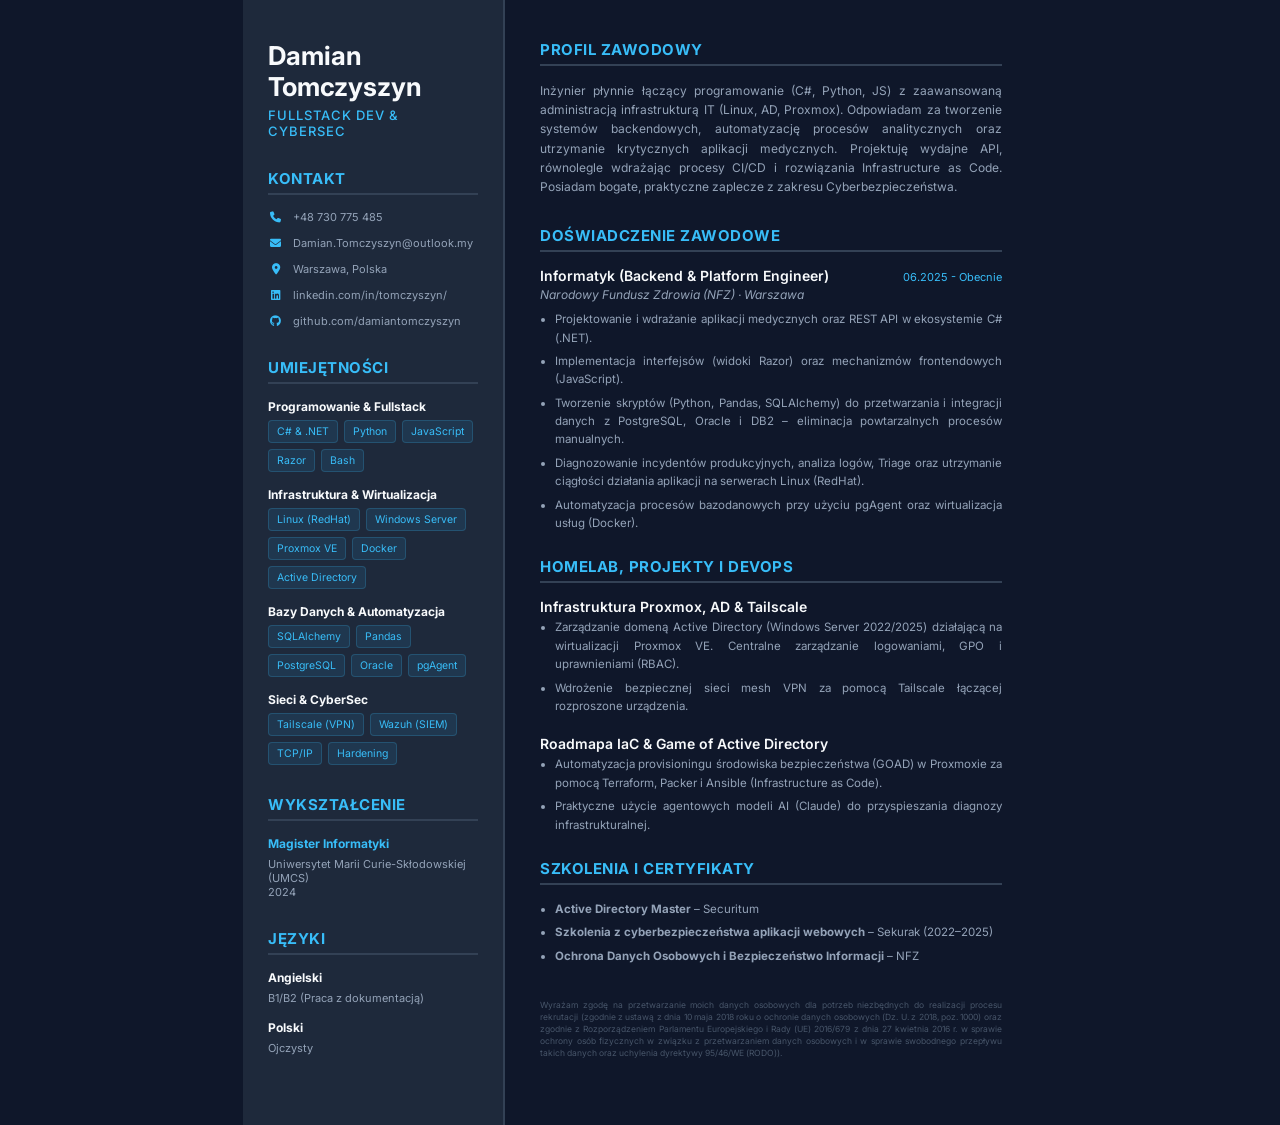
==== docs/CV_Dark_Uniwersalne.html @ 56ca19f7 "Massive Portfolio Revamp: Dark Theme, Fullstack .NET/JS, Python, CyberSec" ====
<!DOCTYPE html>
<html lang="pl">
<head>
    <meta charset="UTF-8">
    <title>CV - Damian Tomczyszyn</title>
    <link href="https://fonts.googleapis.com/css2?family=Inter:wght@400;500;600;700&display=swap" rel="stylesheet">
    <link rel="stylesheet" href="https://cdnjs.cloudflare.com/ajax/libs/font-awesome/6.4.0/css/all.min.css">
    <style>
        :root {
            --bg-color: #0f172a;
            --surface-color: #1e293b;
            --primary-color: #38bdf8;
            --text-primary: #f8fafc;
            --text-secondary: #94a3b8;
        }
        body {
            font-family: 'Inter', sans-serif;
            background-color: var(--bg-color);
            color: var(--text-primary);
            margin: 0;
            padding: 0;
            /* A4 size for printing */
            width: 210mm;
            min-height: 297mm;
            margin: 0 auto;
            box-sizing: border-box;
        }
        .cv-container {
            display: flex;
            min-height: 297mm;
        }
        .left-column {
            width: 33%;
            background-color: var(--surface-color);
            padding: 40px 25px;
            box-sizing: border-box;
            border-right: 2px solid #334155;
        }
        .right-column {
            width: 67%;
            padding: 40px 35px;
            box-sizing: border-box;
        }
        h1 {
            font-size: 26px;
            margin: 0 0 5px 0;
            color: var(--text-primary);
            line-height: 1.2;
        }
        h2.subtitle {
            font-size: 13px;
            color: var(--primary-color);
            font-weight: 500;
            margin: 0 0 30px 0;
            text-transform: uppercase;
            letter-spacing: 1px;
        }
        h3 {
            font-size: 15px;
            color: var(--primary-color);
            border-bottom: 2px solid #334155;
            padding-bottom: 5px;
            margin-top: 0;
            margin-bottom: 15px;
            text-transform: uppercase;
            letter-spacing: 0.5px;
        }
        .contact-info {
            list-style: none;
            padding: 0;
            margin: 0 0 30px 0;
            font-size: 11px;
            color: var(--text-secondary);
        }
        .contact-info li {
            margin-bottom: 12px;
            display: flex;
            align-items: center;
            gap: 10px;
        }
        .contact-info i {
            color: var(--primary-color);
            width: 15px;
            text-align: center;
        }
        .skills-section {
            margin-bottom: 30px;
        }
        .skills-group {
            margin-bottom: 15px;
        }
        .skills-group h4 {
            font-size: 12px;
            color: var(--text-primary);
            margin: 0 0 6px 0;
        }
        .tags {
            display: flex;
            flex-wrap: wrap;
            gap: 6px;
        }
        .tag {
            background-color: rgba(56, 189, 248, 0.1);
            color: var(--primary-color);
            padding: 4px 8px;
            border-radius: 4px;
            font-size: 10.5px;
            border: 1px solid rgba(56, 189, 248, 0.2);
        }
        .section-right {
            margin-bottom: 25px;
        }
        .profile-text {
            font-size: 12px;
            color: var(--text-secondary);
            line-height: 1.6;
            margin-bottom: 30px;
            text-align: justify;
        }
        .job {
            margin-bottom: 20px;
        }
        .job-header {
            display: flex;
            justify-content: space-between;
            align-items: baseline;
            margin-bottom: 3px;
        }
        .job-title {
            font-size: 14px;
            font-weight: 600;
            color: var(--text-primary);
        }
        .job-date {
            font-size: 11px;
            color: var(--primary-color);
        }
        .job-company {
            font-size: 12px;
            color: var(--text-secondary);
            margin-bottom: 8px;
            font-style: italic;
        }
        .job-tasks {
            margin: 0;
            padding-left: 15px;
            font-size: 11.5px;
            color: var(--text-secondary);
            line-height: 1.6;
        }
        .job-tasks li {
            margin-bottom: 5px;
            text-align: justify;
        }
        .rodo {
            font-size: 8.5px;
            color: #475569;
            margin-top: 35px;
            text-align: justify;
            line-height: 1.4;
        }
        @media print {
            body {
                -webkit-print-color-adjust: exact;
                print-color-adjust: exact;
                width: 100%;
                height: 100%;
            }
            @page {
                size: A4;
                margin: 0;
            }
        }
    </style>
</head>
<body>
    <div class="cv-container">
        <!-- Lewa kolumna -->
        <div class="left-column">
            <h1>Damian<br>Tomczyszyn</h1>
            <h2 class="subtitle">Fullstack Dev & CyberSec</h2>
            
            <h3>Kontakt</h3>
            <ul class="contact-info">
                <li><i class="fa-solid fa-phone"></i> +48 730 775 485</li>
                <li><i class="fa-solid fa-envelope"></i> Damian.Tomczyszyn@outlook.my</li>
                <li><i class="fa-solid fa-location-dot"></i> Warszawa, Polska</li>
                <li><i class="fa-brands fa-linkedin"></i> linkedin.com/in/tomczyszyn/</li>
                <li><i class="fa-brands fa-github"></i> github.com/damiantomczyszyn</li>
            </ul>

            <div class="skills-section">
                <h3>Umiejętności</h3>
                
                <div class="skills-group">
                    <h4>Programowanie & Fullstack</h4>
                    <div class="tags">
                        <span class="tag">C# & .NET</span>
                        <span class="tag">Python</span>
                        <span class="tag">JavaScript</span>
                        <span class="tag">Razor</span>
                        <span class="tag">Bash</span>
                    </div>
                </div>

                <div class="skills-group">
                    <h4>Infrastruktura & Wirtualizacja</h4>
                    <div class="tags">
                        <span class="tag">Linux (RedHat)</span>
                        <span class="tag">Windows Server</span>
                        <span class="tag">Proxmox VE</span>
                        <span class="tag">Docker</span>
                        <span class="tag">Active Directory</span>
                    </div>
                </div>

                <div class="skills-group">
                    <h4>Bazy Danych & Automatyzacja</h4>
                    <div class="tags">
                        <span class="tag">SQLAlchemy</span>
                        <span class="tag">Pandas</span>
                        <span class="tag">PostgreSQL</span>
                        <span class="tag">Oracle</span>
                        <span class="tag">pgAgent</span>
                    </div>
                </div>

                <div class="skills-group">
                    <h4>Sieci & CyberSec</h4>
                    <div class="tags">
                        <span class="tag">Tailscale (VPN)</span>
                        <span class="tag">Wazuh (SIEM)</span>
                        <span class="tag">TCP/IP</span>
                        <span class="tag">Hardening</span>
                    </div>
                </div>
            </div>

            <div class="skills-section">
                <h3>Wykształcenie</h3>
                <div class="skills-group">
                    <h4 style="color: var(--primary-color);">Magister Informatyki</h4>
                    <p style="font-size: 11px; margin: 2px 0 0 0; color: var(--text-secondary);">Uniwersytet Marii Curie-Skłodowskiej (UMCS)<br>2024</p>
                </div>
            </div>
            
            <div class="skills-section">
                <h3>Języki</h3>
                <div class="skills-group">
                    <h4>Angielski</h4>
                    <p style="font-size: 11px; margin: 2px 0 0 0; color: var(--text-secondary);">B1/B2 (Praca z dokumentacją)</p>
                </div>
                <div class="skills-group">
                    <h4>Polski</h4>
                    <p style="font-size: 11px; margin: 2px 0 0 0; color: var(--text-secondary);">Ojczysty</p>
                </div>
            </div>
        </div>

        <!-- Prawa kolumna -->
        <div class="right-column">
            <div class="section-right">
                <h3>Profil Zawodowy</h3>
                <p class="profile-text">
                    Inżynier płynnie łączący programowanie (C#, Python, JS) z zaawansowaną administracją infrastrukturą IT (Linux, AD, Proxmox). Odpowiadam za tworzenie systemów backendowych, automatyzację procesów analitycznych oraz utrzymanie krytycznych aplikacji medycznych. Projektuję wydajne API, równolegle wdrażając procesy CI/CD i rozwiązania Infrastructure as Code. Posiadam bogate, praktyczne zaplecze z zakresu Cyberbezpieczeństwa.
                </p>
            </div>

            <div class="section-right">
                <h3>Doświadczenie Zawodowe</h3>
                
                <div class="job">
                    <div class="job-header">
                        <span class="job-title">Informatyk (Backend & Platform Engineer)</span>
                        <span class="job-date">06.2025 - Obecnie</span>
                    </div>
                    <div class="job-company">Narodowy Fundusz Zdrowia (NFZ) · Warszawa</div>
                    <ul class="job-tasks">
                        <li>Projektowanie i wdrażanie aplikacji medycznych oraz REST API w ekosystemie C# (.NET).</li>
                        <li>Implementacja interfejsów (widoki Razor) oraz mechanizmów frontendowych (JavaScript).</li>
                        <li>Tworzenie skryptów (Python, Pandas, SQLAlchemy) do przetwarzania i integracji danych z PostgreSQL, Oracle i DB2 – eliminacja powtarzalnych procesów manualnych.</li>
                        <li>Diagnozowanie incydentów produkcyjnych, analiza logów, Triage oraz utrzymanie ciągłości działania aplikacji na serwerach Linux (RedHat).</li>
                        <li>Automatyzacja procesów bazodanowych przy użyciu pgAgent oraz wirtualizacja usług (Docker).</li>
                    </ul>
                </div>
            </div>

            <div class="section-right">
                <h3>Homelab, Projekty i DevOps</h3>
                
                <div class="job">
                    <div class="job-header">
                        <span class="job-title">Infrastruktura Proxmox, AD & Tailscale</span>
                    </div>
                    <ul class="job-tasks">
                        <li>Zarządzanie domeną Active Directory (Windows Server 2022/2025) działającą na wirtualizacji Proxmox VE. Centralne zarządzanie logowaniami, GPO i uprawnieniami (RBAC).</li>
                        <li>Wdrożenie bezpiecznej sieci mesh VPN za pomocą Tailscale łączącej rozproszone urządzenia.</li>
                    </ul>
                </div>

                <div class="job">
                    <div class="job-header">
                        <span class="job-title">Roadmapa IaC & Game of Active Directory</span>
                    </div>
                    <ul class="job-tasks">
                        <li>Automatyzacja provisioningu środowiska bezpieczeństwa (GOAD) w Proxmoxie za pomocą Terraform, Packer i Ansible (Infrastructure as Code).</li>
                        <li>Praktyczne użycie agentowych modeli AI (Claude) do przyspieszania diagnozy infrastrukturalnej.</li>
                    </ul>
                </div>
            </div>

            <div class="section-right">
                <h3>Szkolenia i Certyfikaty</h3>
                <ul class="job-tasks">
                    <li><strong>Active Directory Master</strong> – Securitum</li>
                    <li><strong>Szkolenia z cyberbezpieczeństwa aplikacji webowych</strong> – Sekurak (2022–2025)</li>
                    <li><strong>Ochrona Danych Osobowych i Bezpieczeństwo Informacji</strong> – NFZ</li>
                </ul>
            </div>

            <div class="rodo">
                Wyrażam zgodę na przetwarzanie moich danych osobowych dla potrzeb niezbędnych do realizacji procesu rekrutacji (zgodnie z ustawą z dnia 10 maja 2018 roku o ochronie danych osobowych (Dz. U. z 2018, poz. 1000) oraz zgodnie z Rozporządzeniem Parlamentu Europejskiego i Rady (UE) 2016/679 z dnia 27 kwietnia 2016 r. w sprawie ochrony osób fizycznych w związku z przetwarzaniem danych osobowych i w sprawie swobodnego przepływu takich danych oraz uchylenia dyrektywy 95/46/WE (RODO)).
            </div>
        </div>
    </div>
</body>
</html>
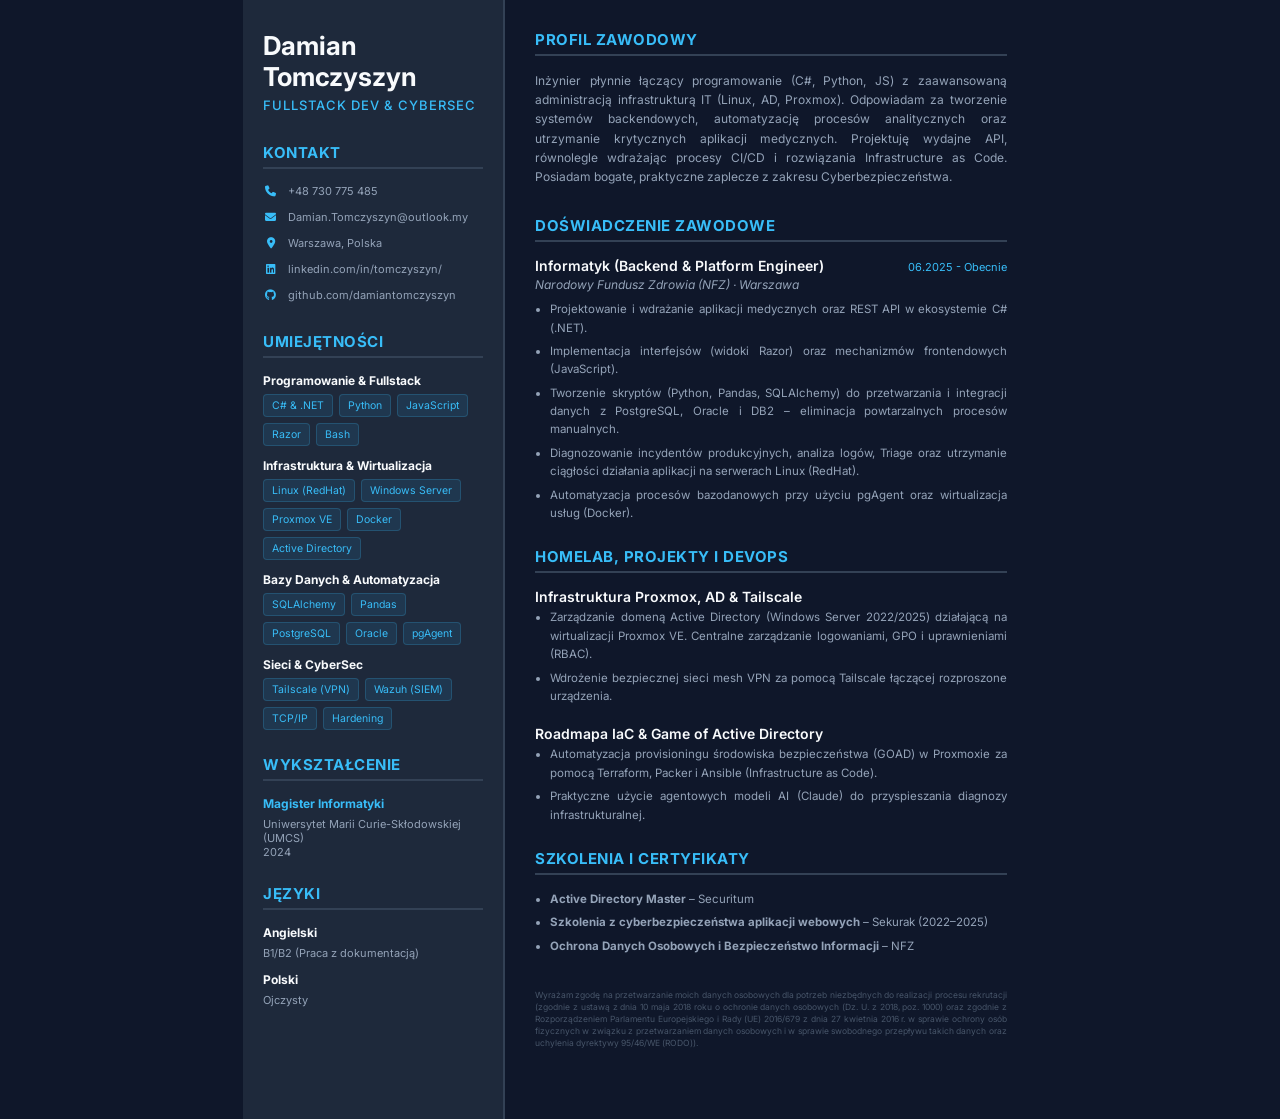
==== commit ef1159b1: "Fix CV pagination layout" ====
--- a/docs/CV_Dark_Uniwersalne.html
+++ b/docs/CV_Dark_Uniwersalne.html
@@ -21,24 +21,25 @@
             padding: 0;
             /* A4 size for printing */
             width: 210mm;
-            min-height: 297mm;
+            height: 296mm;
             margin: 0 auto;
             box-sizing: border-box;
+            overflow: hidden;
         }
         .cv-container {
             display: flex;
-            min-height: 297mm;
+            height: 296mm;
         }
         .left-column {
             width: 33%;
             background-color: var(--surface-color);
-            padding: 40px 25px;
+            padding: 30px 20px;
             box-sizing: border-box;
             border-right: 2px solid #334155;
         }
         .right-column {
             width: 67%;
-            padding: 40px 35px;
+            padding: 30px 30px;
             box-sizing: border-box;
         }
         h1 {
@@ -84,10 +85,10 @@
             text-align: center;
         }
         .skills-section {
-            margin-bottom: 30px;
+            margin-bottom: 25px;
         }
         .skills-group {
-            margin-bottom: 15px;
+            margin-bottom: 12px;
         }
         .skills-group h4 {
             font-size: 12px;
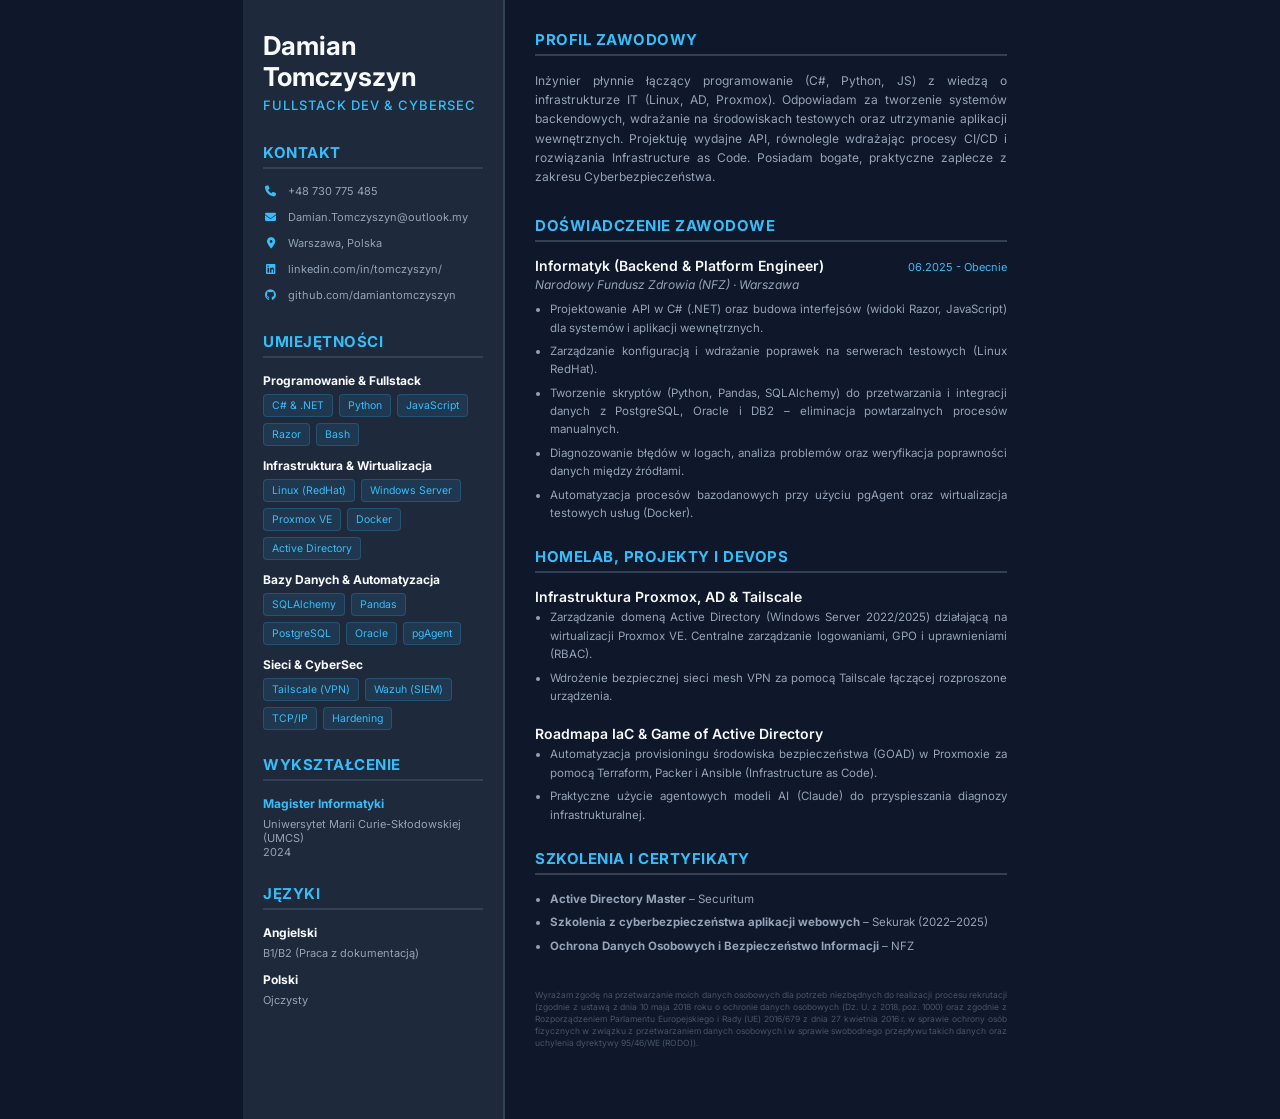
==== commit 6c72bbe5: "Corrected production vs test/internal responsibilities" ====
--- a/docs/CV_Dark_Uniwersalne.html
+++ b/docs/CV_Dark_Uniwersalne.html
@@ -263,7 +263,7 @@
             <div class="section-right">
                 <h3>Profil Zawodowy</h3>
                 <p class="profile-text">
-                    Inżynier płynnie łączący programowanie (C#, Python, JS) z zaawansowaną administracją infrastrukturą IT (Linux, AD, Proxmox). Odpowiadam za tworzenie systemów backendowych, automatyzację procesów analitycznych oraz utrzymanie krytycznych aplikacji medycznych. Projektuję wydajne API, równolegle wdrażając procesy CI/CD i rozwiązania Infrastructure as Code. Posiadam bogate, praktyczne zaplecze z zakresu Cyberbezpieczeństwa.
+                    Inżynier płynnie łączący programowanie (C#, Python, JS) z wiedzą o infrastrukturze IT (Linux, AD, Proxmox). Odpowiadam za tworzenie systemów backendowych, wdrażanie na środowiskach testowych oraz utrzymanie aplikacji wewnętrznych. Projektuję wydajne API, równolegle wdrażając procesy CI/CD i rozwiązania Infrastructure as Code. Posiadam bogate, praktyczne zaplecze z zakresu Cyberbezpieczeństwa.
                 </p>
             </div>
 
@@ -277,11 +277,11 @@
                     </div>
                     <div class="job-company">Narodowy Fundusz Zdrowia (NFZ) · Warszawa</div>
                     <ul class="job-tasks">
-                        <li>Projektowanie i wdrażanie aplikacji medycznych oraz REST API w ekosystemie C# (.NET).</li>
-                        <li>Implementacja interfejsów (widoki Razor) oraz mechanizmów frontendowych (JavaScript).</li>
+                        <li>Projektowanie API w C# (.NET) oraz budowa interfejsów (widoki Razor, JavaScript) dla systemów i aplikacji wewnętrznych.</li>
+                        <li>Zarządzanie konfiguracją i wdrażanie poprawek na serwerach testowych (Linux RedHat).</li>
                         <li>Tworzenie skryptów (Python, Pandas, SQLAlchemy) do przetwarzania i integracji danych z PostgreSQL, Oracle i DB2 – eliminacja powtarzalnych procesów manualnych.</li>
-                        <li>Diagnozowanie incydentów produkcyjnych, analiza logów, Triage oraz utrzymanie ciągłości działania aplikacji na serwerach Linux (RedHat).</li>
-                        <li>Automatyzacja procesów bazodanowych przy użyciu pgAgent oraz wirtualizacja usług (Docker).</li>
+                        <li>Diagnozowanie błędów w logach, analiza problemów oraz weryfikacja poprawności danych między źródłami.</li>
+                        <li>Automatyzacja procesów bazodanowych przy użyciu pgAgent oraz wirtualizacja testowych usług (Docker).</li>
                     </ul>
                 </div>
             </div>
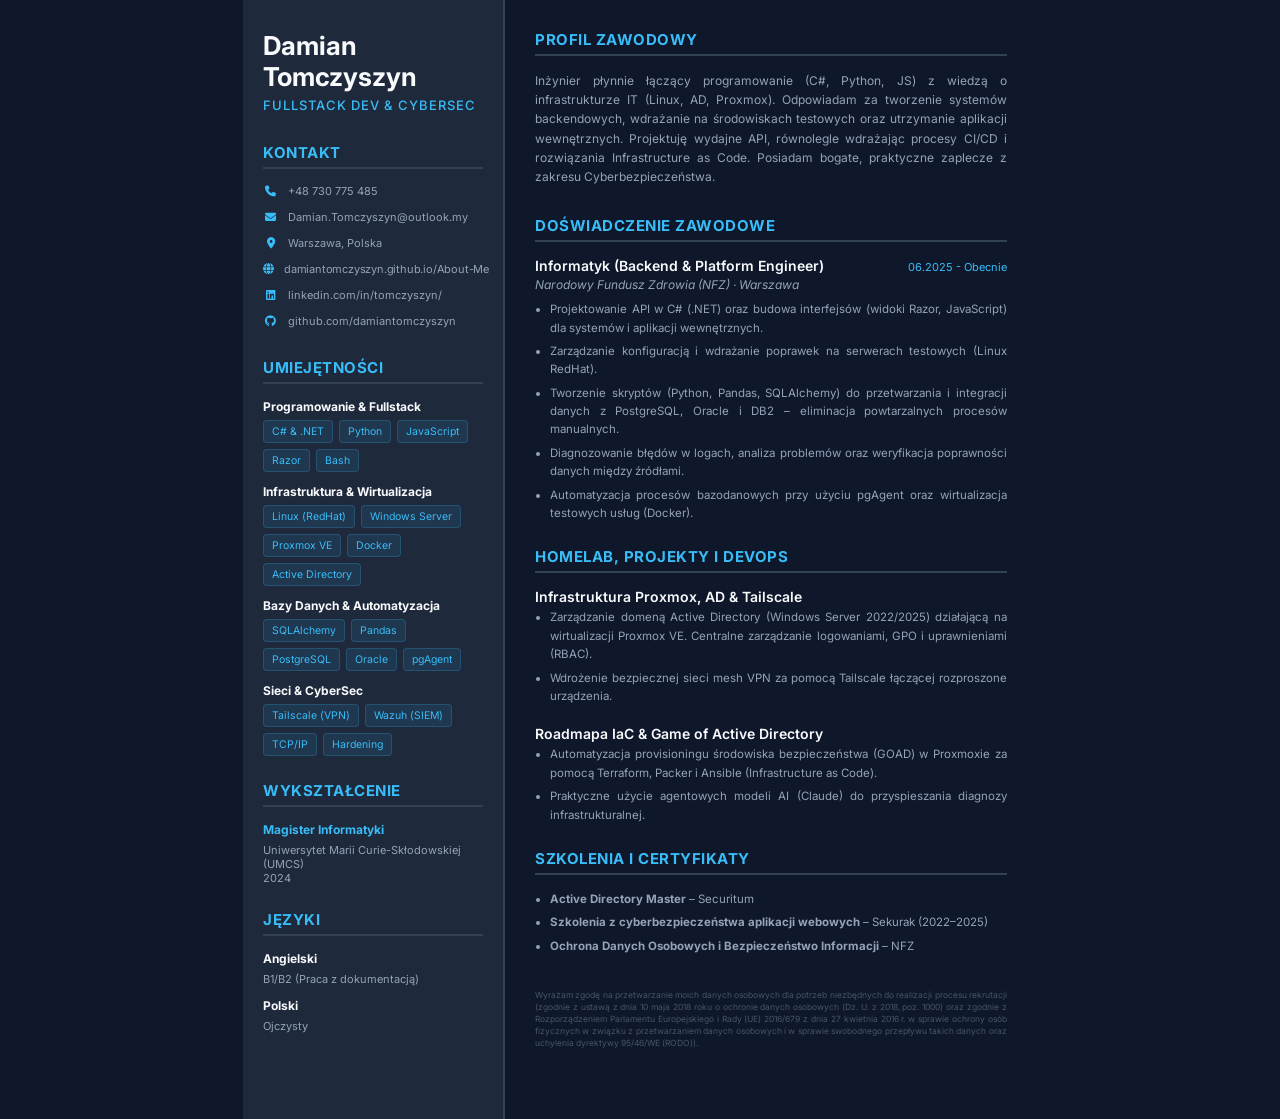
==== commit 9203e7ab: "Add projects, education, skills and training; text-layer CV PDF - Projects grounded in a review of a" ====
--- a/docs/CV_Dark_Uniwersalne.html
+++ b/docs/CV_Dark_Uniwersalne.html
@@ -2,6 +2,7 @@
 <html lang="pl">
 <head>
     <meta charset="UTF-8">
+    <meta name="robots" content="noindex">
     <title>CV - Damian Tomczyszyn</title>
     <link href="https://fonts.googleapis.com/css2?family=Inter:wght@400;500;600;700&display=swap" rel="stylesheet">
     <link rel="stylesheet" href="https://cdnjs.cloudflare.com/ajax/libs/font-awesome/6.4.0/css/all.min.css">
@@ -79,6 +80,14 @@
             align-items: center;
             gap: 10px;
         }
+        .contact-info a {
+            color: inherit;
+            text-decoration: none;
+        }
+        .contact-info .nowrap {
+            white-space: nowrap;
+            letter-spacing: -0.2px;
+        }
         .contact-info i {
             color: var(--primary-color);
             width: 15px;
@@ -183,11 +192,12 @@
             
             <h3>Kontakt</h3>
             <ul class="contact-info">
-                <li><i class="fa-solid fa-phone"></i> +48 730 775 485</li>
-                <li><i class="fa-solid fa-envelope"></i> Damian.Tomczyszyn@outlook.my</li>
+                <li><i class="fa-solid fa-phone"></i> <a href="tel:+48730775485">+48 730 775 485</a></li>
+                <li><i class="fa-solid fa-envelope"></i> <a href="mailto:Damian.Tomczyszyn@outlook.my">Damian.Tomczyszyn@outlook.my</a></li>
                 <li><i class="fa-solid fa-location-dot"></i> Warszawa, Polska</li>
-                <li><i class="fa-brands fa-linkedin"></i> linkedin.com/in/tomczyszyn/</li>
-                <li><i class="fa-brands fa-github"></i> github.com/damiantomczyszyn</li>
+                <li class="nowrap"><i class="fa-solid fa-globe"></i> <a href="https://damiantomczyszyn.github.io/About-Me/">damiantomczyszyn.github.io/About-Me</a></li>
+                <li><i class="fa-brands fa-linkedin"></i> <a href="https://www.linkedin.com/in/tomczyszyn/">linkedin.com/in/tomczyszyn/</a></li>
+                <li><i class="fa-brands fa-github"></i> <a href="https://github.com/damiantomczyszyn">github.com/damiantomczyszyn</a></li>
             </ul>
 
             <div class="skills-section">
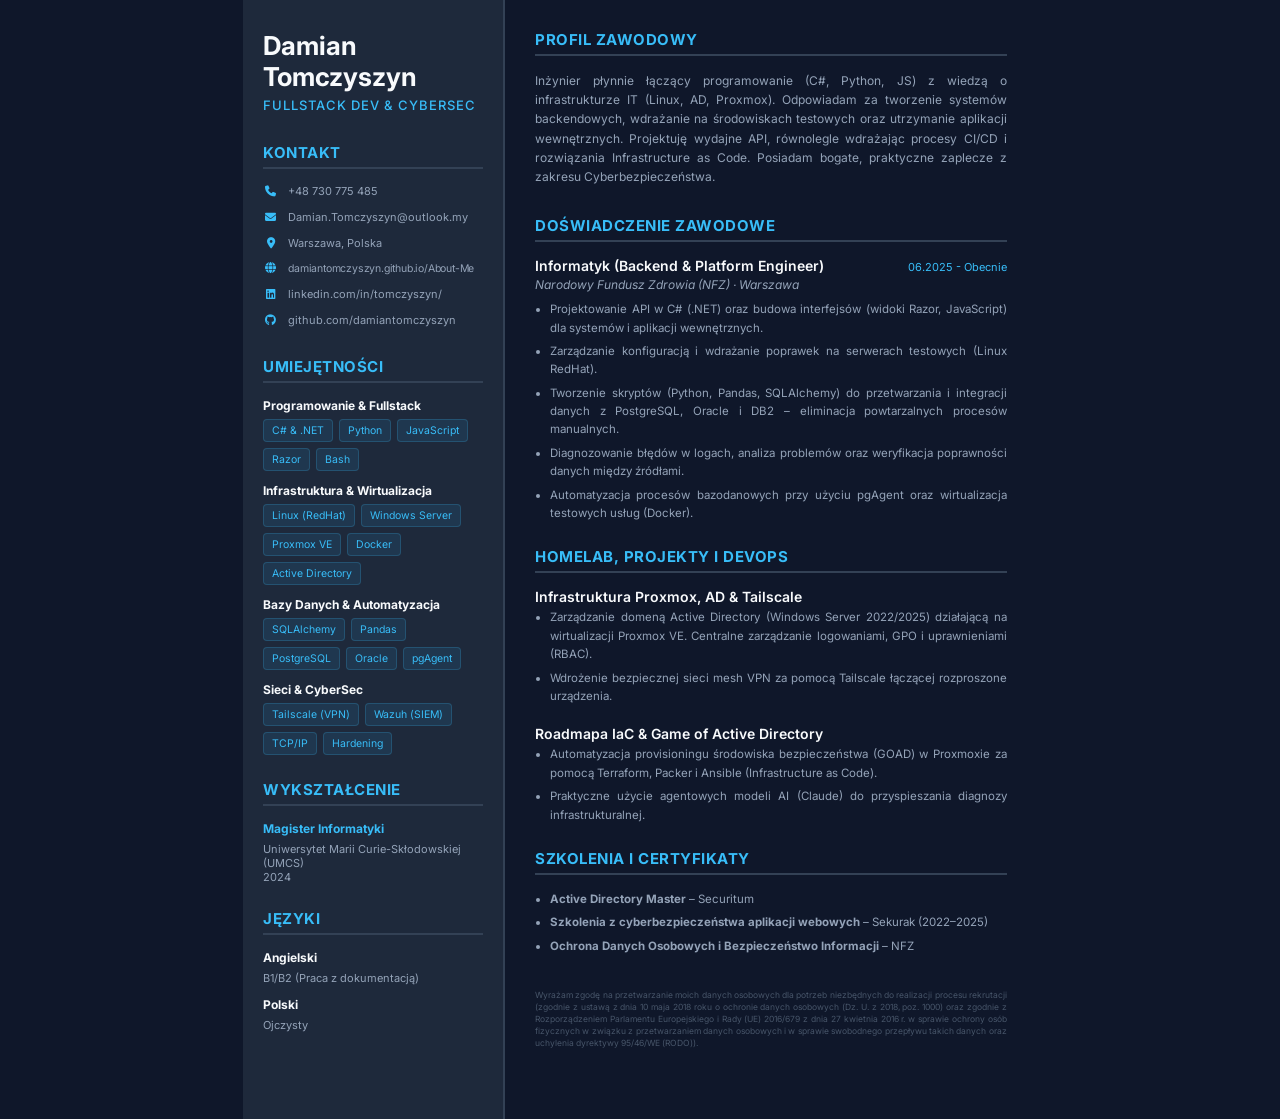
==== commit ca810740: "Second review round: tighten claims, polish copy and small-screen layout - OCR card credits the borr" ====
--- a/docs/CV_Dark_Uniwersalne.html
+++ b/docs/CV_Dark_Uniwersalne.html
@@ -88,7 +88,11 @@
             white-space: nowrap;
             letter-spacing: -0.2px;
         }
+        .contact-info .nowrap a {
+            font-size: 10.5px;
+        }
         .contact-info i {
+            flex: none;
             color: var(--primary-color);
             width: 15px;
             text-align: center;
